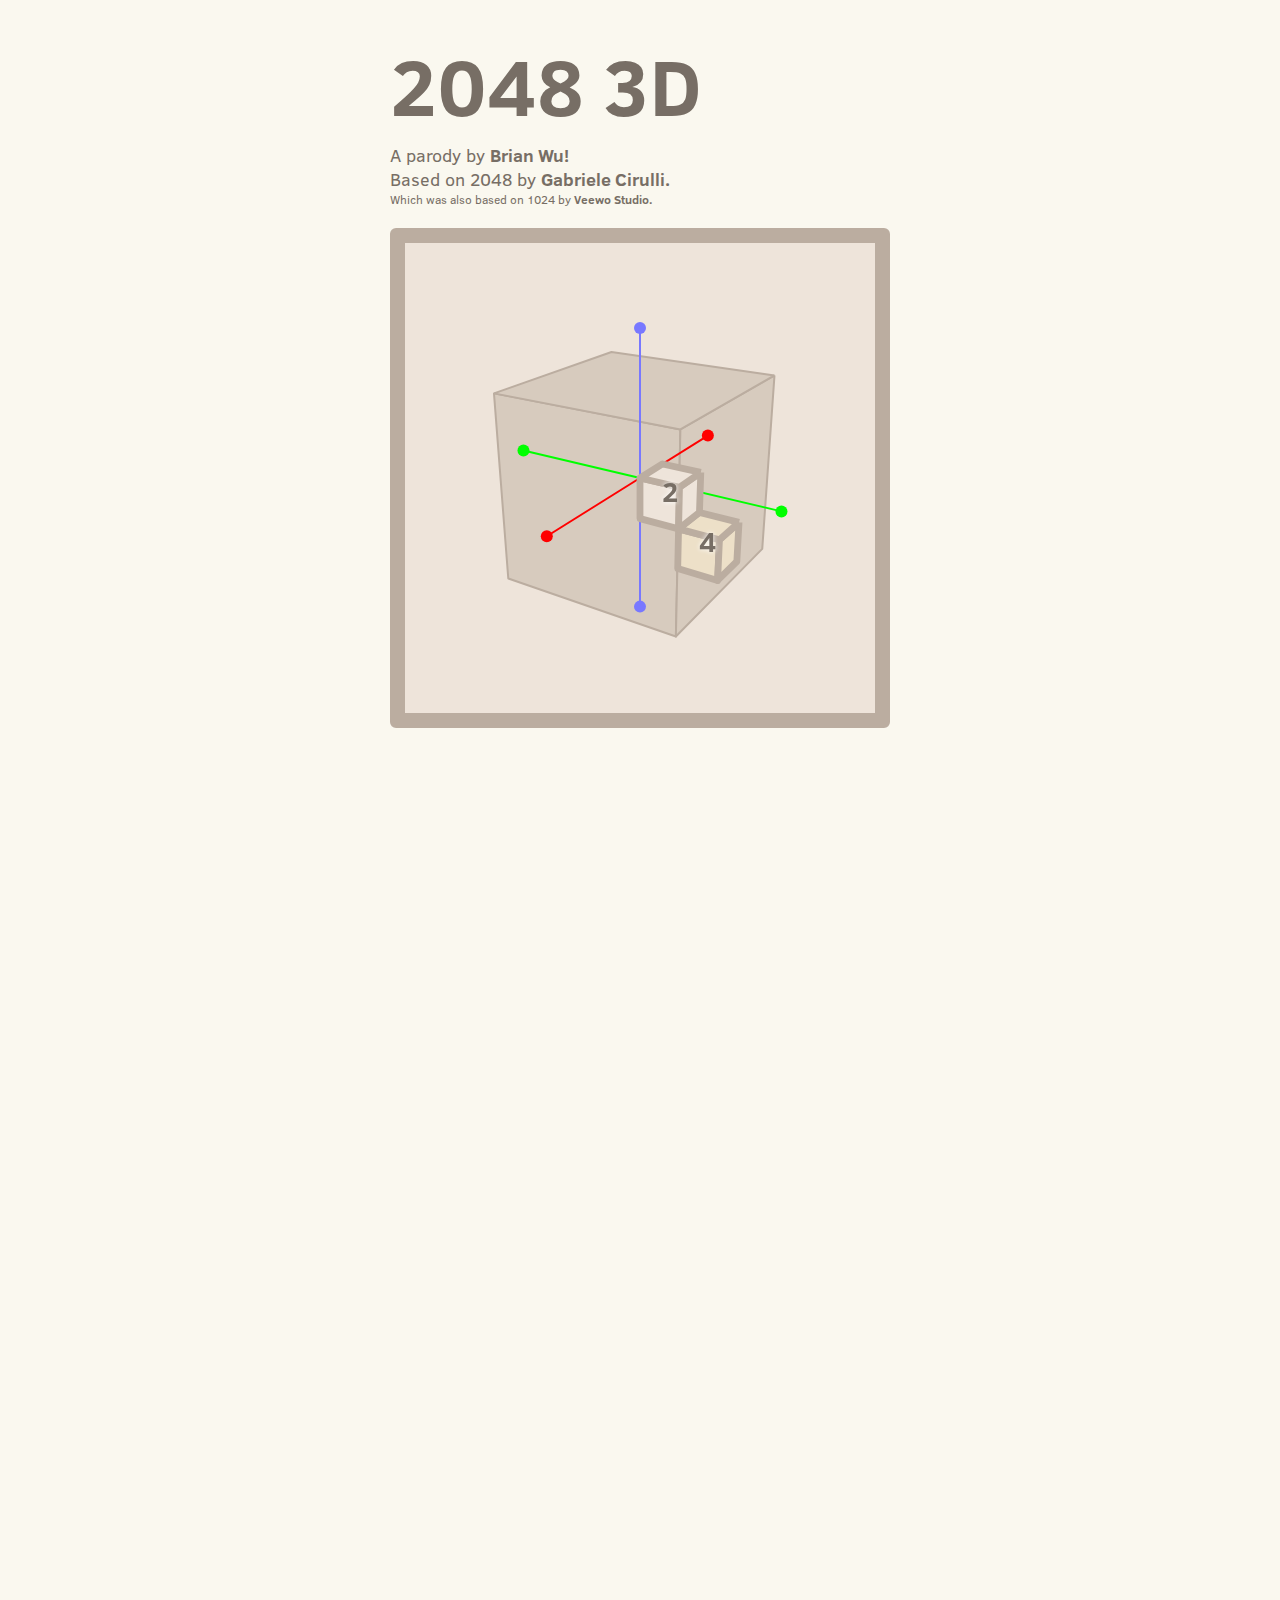
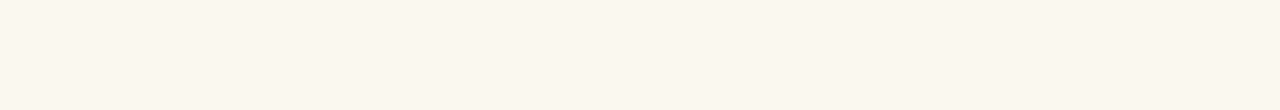
==== 3d2048.html @ d136ed81 "peramters and style changes" ====
<!DOCTYPE html>
<html style = "background-color:#faf8ef;">
<head>
	<title>3d 2048</title>
	<!-- <link rel="preload" href="fonts/ClearSans-Regular.woff" as="font" type="font/woff">
	<link rel="preload" href="fonts/ClearSans-Bold.woff" as="font" type="font/woff"> -->
	<link href="fonts/clear-sans.css" rel="stylesheet" as="style" onload="this.onload=null;this.rel='stylesheet'">
	<noscript><link href="fonts/clear-sans.css?ff=1&wps=true" rel=stylesheet></noscript>

</head>
<style>
html {
	margin:0;
	height: 190%;
	background: #eee4da59;
	font-family: "Clear Sans", "Helvetica Neue", Arial, sans-serif;
}
body {
	margin: 0px;
	margin-bottom: 80px;
	padding-bottom: 100px;
	height: auto;
}
.mainColumn{
	box-sizing: border-box;
	border:0px solid #FF0000;
	border-radius:6px;
	margin:0px auto;
	margin-top: 30px;
	padding: 0px;
	position:relative;
	width: 80%;
	max-width: 500px;
	height: 100%;
	/* background: #bbada0; */
}
.inColumn{
	display: block;
	box-sizing: border-box;
	border:0px solid #bbada0;
	margin: 0px;
	position:relative;
	width: 100%;
	max-width: 500px;
	height:112.8px;
}
h1.title{
	margin:0px;
	color: #776e65;
	font-weight: bold;
	font-size: 80px;
	/* float: left; */
}
canvas {
	box-sizing: border-box;
	border:15px solid #bbada0;
	border-radius:6px;
	margin: 0px;
	margin-top: 40px;
	position:relative;
	width: 100%;
	max-width: 500px;
	background: #eee4da;
	/* background: rgb(205,193,180);  */
}
p {
	color: #776e65;
	font-size: 18px;
	margin: 0;
}

</style>
	<body>
		<div class="mainColumn">
			<div class="inColumn">
				<h1 class = "title">2048 3D</h1>
			</div>
			<div class="inColumn" style="height:44.8px;">
				<p>A parody by <strong>Brian Wu!</strong></p>
				<p>Based on 2048 by <strong>Gabriele Cirulli.</strong></p>
				<p style = "font-size:12px">Which was also based on 1024 by <strong>Veewo Studio.</strong></p>
				<!-- <p style = "font-size:6px">Which was also based on <strong>Ur Mom.</strong></p>
				<p style = "font-size:3px">Words words words words <strong>haha</strong></p> -->
			</div>
			<div>

			</div>
			<canvas id="3d"></canvas>
			<div>

			</div>
			<div>

			</div>
		</div>
		<script type="text/javascript" src="slider.js"></script>
		<script type="text/javascript" src="cubegrid.js"></script>
		<script type="text/javascript" src="campoint3d.js"></script>
		<script type="text/javascript" src="canvasevents.js"></script>
		<script type="text/javascript" src="main.js"></script>
	</body>
</html>
---- fonts/clear-sans.css ----
@font-face {
  font-family: "Clear Sans";
  src: url("ClearSans-Light.eot");
  src: url("ClearSans-Light.eot?#iefix") format("embedded-opentype"),
    url("ClearSans-Light.svg#clear_sans_lightregular") format("svg"),
    url("ClearSans-Light.woff") format("woff");
  font-weight: 200;
  font-style: normal;
  font-display: swap;
}

@font-face {
  font-family: "Clear Sans";
  src: url("ClearSans-Regular.eot");
  src: url("ClearSans-Regular.eot?#iefix") format("embedded-opentype"),
    url("ClearSans-Regular.svg#clear_sansregular") format("svg"),
    url("ClearSans-Regular.woff") format("woff");
  font-weight: normal;
  font-style: normal;
  font-display: swap;
}

@font-face {
  font-family: "Clear Sans";
  src: url("ClearSans-Bold.eot");
  src: url("ClearSans-Bold.eot?#iefix") format("embedded-opentype"),
    url("ClearSans-Bold.svg#clear_sansbold") format("svg"),
    url("ClearSans-Bold.woff") format("woff");
  font-weight: 700;
  font-style: normal;
  font-display: swap;
}
---- fonts/clear-sans.css ----
@font-face {
  font-family: "Clear Sans";
  src: url("ClearSans-Light.eot");
  src: url("ClearSans-Light.eot?#iefix") format("embedded-opentype"),
    url("ClearSans-Light.svg#clear_sans_lightregular") format("svg"),
    url("ClearSans-Light.woff") format("woff");
  font-weight: 200;
  font-style: normal;
  font-display: swap;
}

@font-face {
  font-family: "Clear Sans";
  src: url("ClearSans-Regular.eot");
  src: url("ClearSans-Regular.eot?#iefix") format("embedded-opentype"),
    url("ClearSans-Regular.svg#clear_sansregular") format("svg"),
    url("ClearSans-Regular.woff") format("woff");
  font-weight: normal;
  font-style: normal;
  font-display: swap;
}

@font-face {
  font-family: "Clear Sans";
  src: url("ClearSans-Bold.eot");
  src: url("ClearSans-Bold.eot?#iefix") format("embedded-opentype"),
    url("ClearSans-Bold.svg#clear_sansbold") format("svg"),
    url("ClearSans-Bold.woff") format("woff");
  font-weight: 700;
  font-style: normal;
  font-display: swap;
}
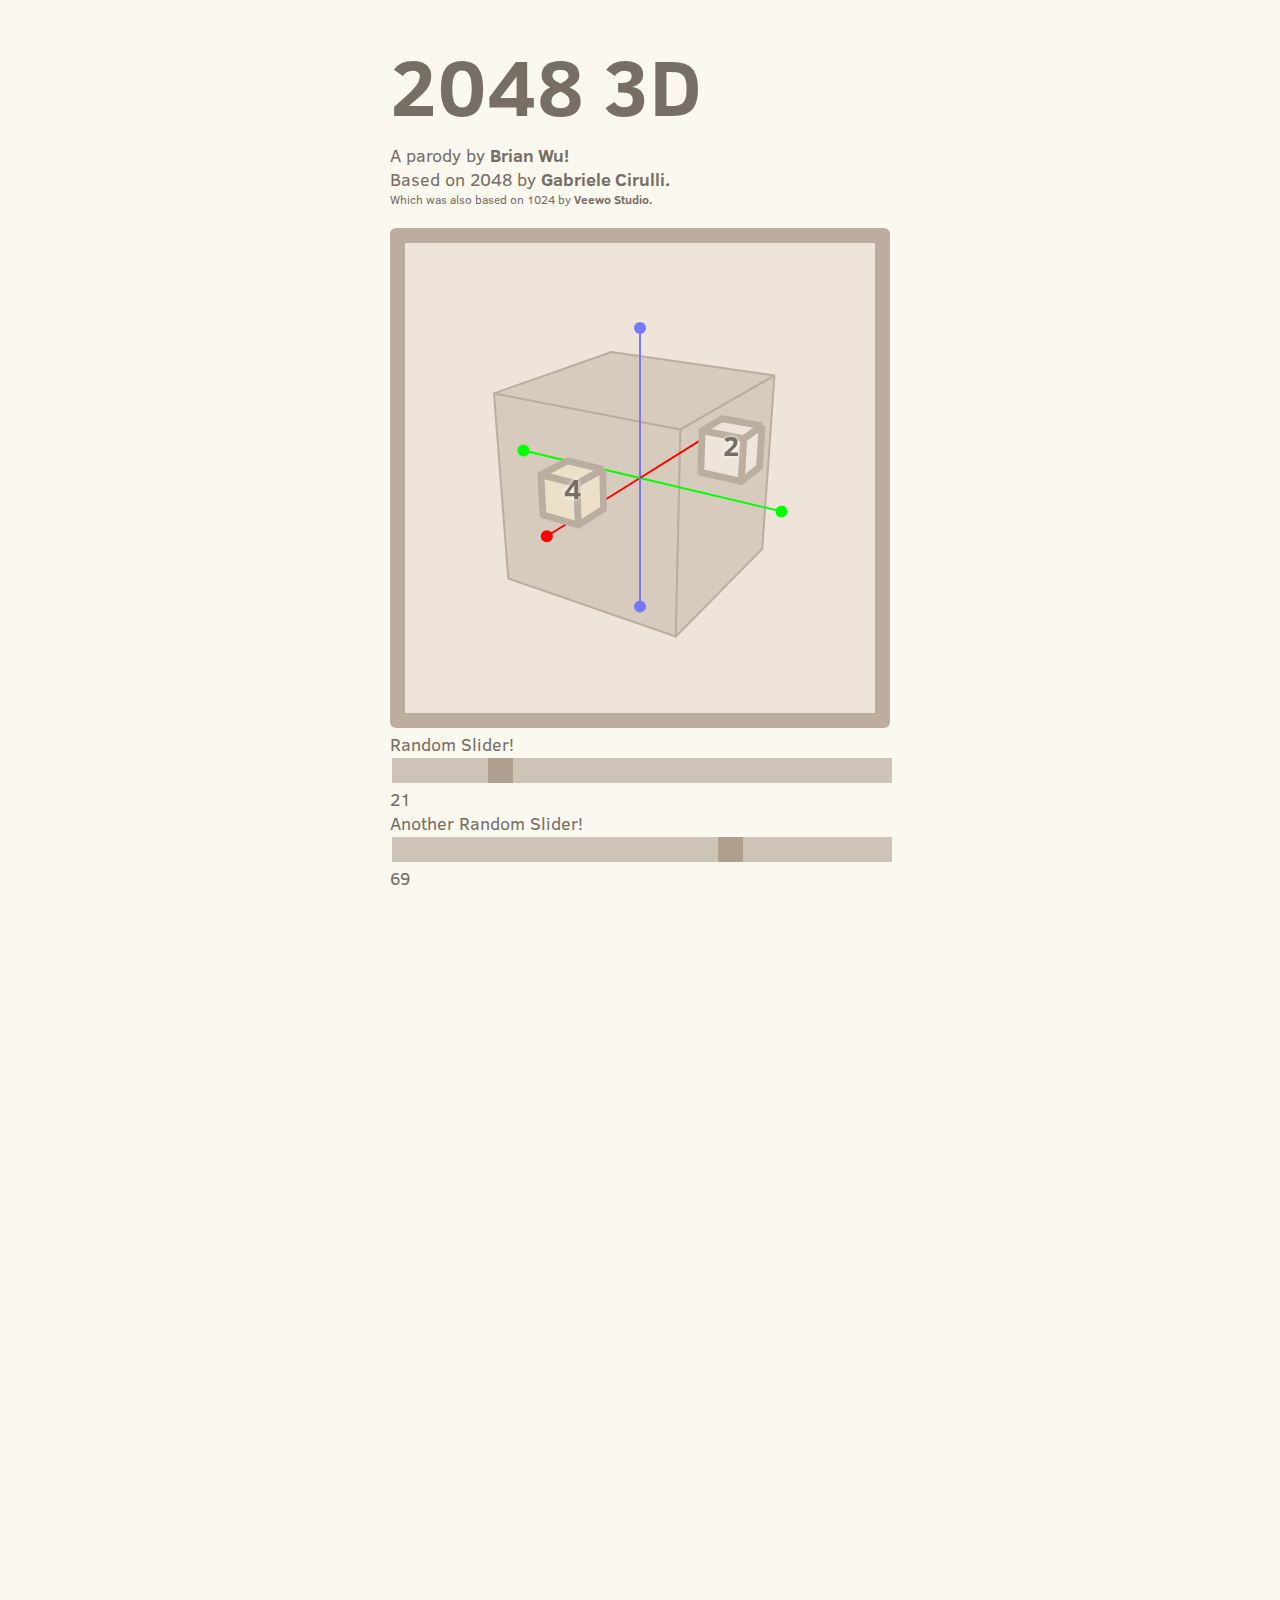
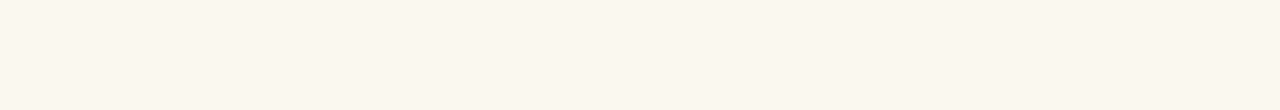
==== commit 7826445e: "new sliders" ====
--- a/3d2048.html
+++ b/3d2048.html
@@ -68,7 +68,44 @@
 	font-size: 18px;
 	margin: 0;
 }
+.slidecontainer {
+  width: 100%; /* Width of the outside container */
+}
 
+/* The slider itself */
+.slider {
+  -webkit-appearance: none;  /* Override default CSS styles */
+  appearance: none;
+  width: 100%; /* Full-width */
+  height: 25px; /* Specified height */
+  background: rgb(187,173,160); /* Grey background */
+  outline: none; /* Remove outline */
+  opacity: 0.7; /* Set transparency (for mouse-over effects on hover) */
+  -webkit-transition: .2s; /* 0.2 seconds transition on hover */
+  transition: opacity .2s;
+}
+
+/* Mouse-over effects */
+.slider:hover {
+  opacity: 1; /* Fully shown on mouse-over */
+}
+
+/* The slider handle (use -webkit- (Chrome, Opera, Safari, Edge) and -moz- (Firefox) to override default look) */
+.slider::-webkit-slider-thumb {
+  -webkit-appearance: none; /* Override default look */
+  appearance: none;
+  width: 25px; /* Set a specific slider handle width */
+  height: 25px; /* Slider handle height */
+  background: rgb(143,122,102); /* Green background */
+  cursor: pointer; /* Cursor on hover */
+}
+
+.slider::-moz-range-thumb {
+  width: 25px; /* Set a specific slider handle width */
+  height: 25px; /* Slider handle height */
+  background: rgb(143,122,102); /* Green background */
+  cursor: pointer; /* Cursor on hover */
+}
 </style>
 	<body>
 		<div class="mainColumn">
@@ -82,18 +119,23 @@
 				<!-- <p style = "font-size:6px">Which was also based on <strong>Ur Mom.</strong></p>
 				<p style = "font-size:3px">Words words words words <strong>haha</strong></p> -->
 			</div>
-			<div>
-
-			</div>
 			<canvas id="3d"></canvas>
-			<div>
-
+			<div class = "inColumn">
+				<div class="slidecontainer">
+					<p>Random Slider!</p>
+				  <input type="range" min="1" max="100" value="21" class="slider" id="slider1">
+					<p id="output1"></p>
+				</div>
+				<div class="slidecontainer">
+					<p>Another Random Slider!</p>
+					<input type="range" min="1" max="100" value="69" class="slider" id="slider2">
+					<p id="output2"></p>
+				</div>
 			</div>
 			<div>
 
 			</div>
 		</div>
-		<script type="text/javascript" src="slider.js"></script>
 		<script type="text/javascript" src="cubegrid.js"></script>
 		<script type="text/javascript" src="campoint3d.js"></script>
 		<script type="text/javascript" src="canvasevents.js"></script>
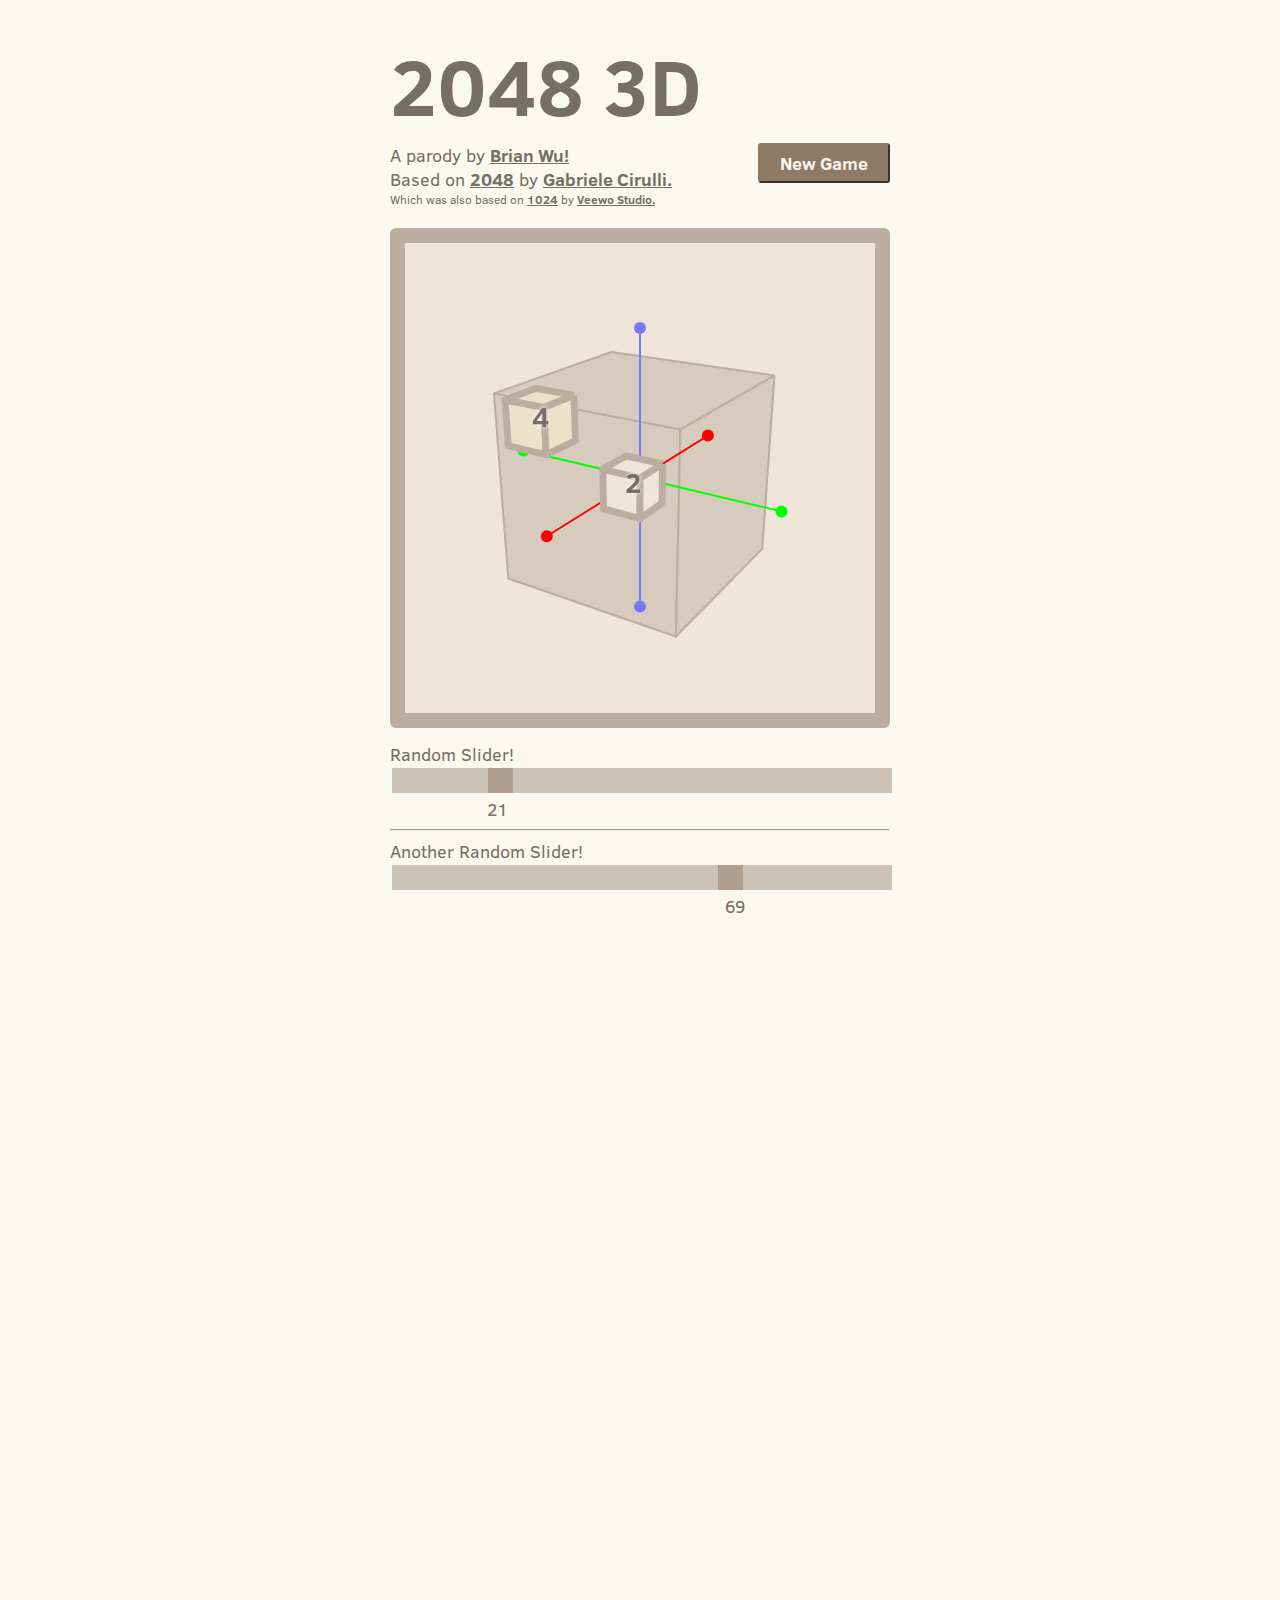
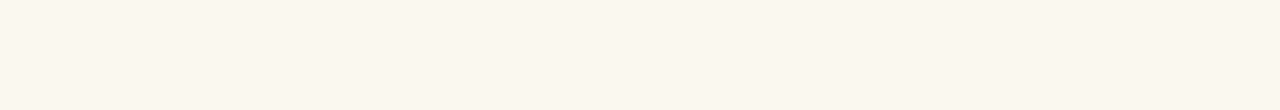
==== commit 83376690: "new game button, growing canvas size, slider improvements" ====
--- a/3d2048.html
+++ b/3d2048.html
@@ -22,24 +22,18 @@
 	height: auto;
 }
 .mainColumn{
-	box-sizing: border-box;
 	border:0px solid #FF0000;
-	border-radius:6px;
 	margin:0px auto;
 	margin-top: 30px;
 	padding: 0px;
-	position:relative;
 	width: 80%;
 	max-width: 500px;
 	height: 100%;
-	/* background: #bbada0; */
 }
 .inColumn{
 	display: block;
-	box-sizing: border-box;
 	border:0px solid #bbada0;
 	margin: 0px;
-	position:relative;
 	width: 100%;
 	max-width: 500px;
 	height:112.8px;
@@ -52,22 +46,21 @@
 	/* float: left; */
 }
 canvas {
-	box-sizing: border-box;
 	border:15px solid #bbada0;
 	border-radius:6px;
-	margin: 0px;
-	margin-top: 40px;
+	margin: 40px auto 10px;
+	/* width: 80%; */
+	background: #eee4da;
+
 	position:relative;
-	width: 100%;
-	max-width: 500px;
-	background: #eee4da;
-	/* background: rgb(205,193,180);  */
 }
+
 p {
 	color: #776e65;
 	font-size: 18px;
 	margin: 0;
 }
+
 .slidecontainer {
   width: 100%; /* Width of the outside container */
 }
@@ -106,6 +99,38 @@
   background: rgb(143,122,102); /* Green background */
   cursor: pointer; /* Cursor on hover */
 }
+
+p.sliderIndicator{
+	text-align: right;
+}
+
+a{
+	color:inherit;
+	font-weight: bold;
+}
+
+hr{
+	color: rgb(187,173,160);
+}
+button{
+	background-color: rgb(143,122,102);
+	border-radius: 3px;
+	padding: 0 20px;
+	height: 40px;
+	/* line-height: 42px; */
+	cursor: pointer;
+	border-color: rgb(143,122,102);
+	font:inherit;
+	font-size: 18px;
+	color:#f9f6f2;
+	font-weight: bold;
+	box-shadow: none;
+	position:relative;
+}
+button:hover {
+  background-color: rgb(123,102,82);
+  color: white;
+}
 </style>
 	<body>
 		<div class="mainColumn">
@@ -113,23 +138,35 @@
 				<h1 class = "title">2048 3D</h1>
 			</div>
 			<div class="inColumn" style="height:44.8px;">
-				<p>A parody by <strong>Brian Wu!</strong></p>
-				<p>Based on 2048 by <strong>Gabriele Cirulli.</strong></p>
-				<p style = "font-size:12px">Which was also based on 1024 by <strong>Veewo Studio.</strong></p>
+				<button id="newGameButt" type="button" style="float:right;" onclick="newGame()">New Game</button>
+				<p>A parody by
+					<a href="https://github.com/wubran" target="blank">Brian Wu!</a>
+				</p>
+				<p>Based on
+					<a href="https://play2048.co/" target="blank">2048</a> by
+					<a href="https://github.com/gabrielecirulli" target="blank">Gabriele Cirulli.</a>
+				</p>
+				<p style = "font-size:12px">Which was also based on
+					<a href="https://apps.apple.com/us/app/1024/id823499224" target="blank">1024</a> by
+					<a href="https://www.veewo.com/" target="blank">Veewo Studio.</a>
+				</p>
 				<!-- <p style = "font-size:6px">Which was also based on <strong>Ur Mom.</strong></p>
 				<p style = "font-size:3px">Words words words words <strong>haha</strong></p> -->
 			</div>
-			<canvas id="3d"></canvas>
+
+			<canvas id="3d" ></canvas>
+
 			<div class = "inColumn">
 				<div class="slidecontainer">
 					<p>Random Slider!</p>
 				  <input type="range" min="1" max="100" value="21" class="slider" id="slider1">
-					<p id="output1"></p>
+					<p class = sliderIndicator id="output1"></p>
 				</div>
+				<hr>
 				<div class="slidecontainer">
 					<p>Another Random Slider!</p>
 					<input type="range" min="1" max="100" value="69" class="slider" id="slider2">
-					<p id="output2"></p>
+					<p class = sliderIndicator id="output2"></p>
 				</div>
 			</div>
 			<div>
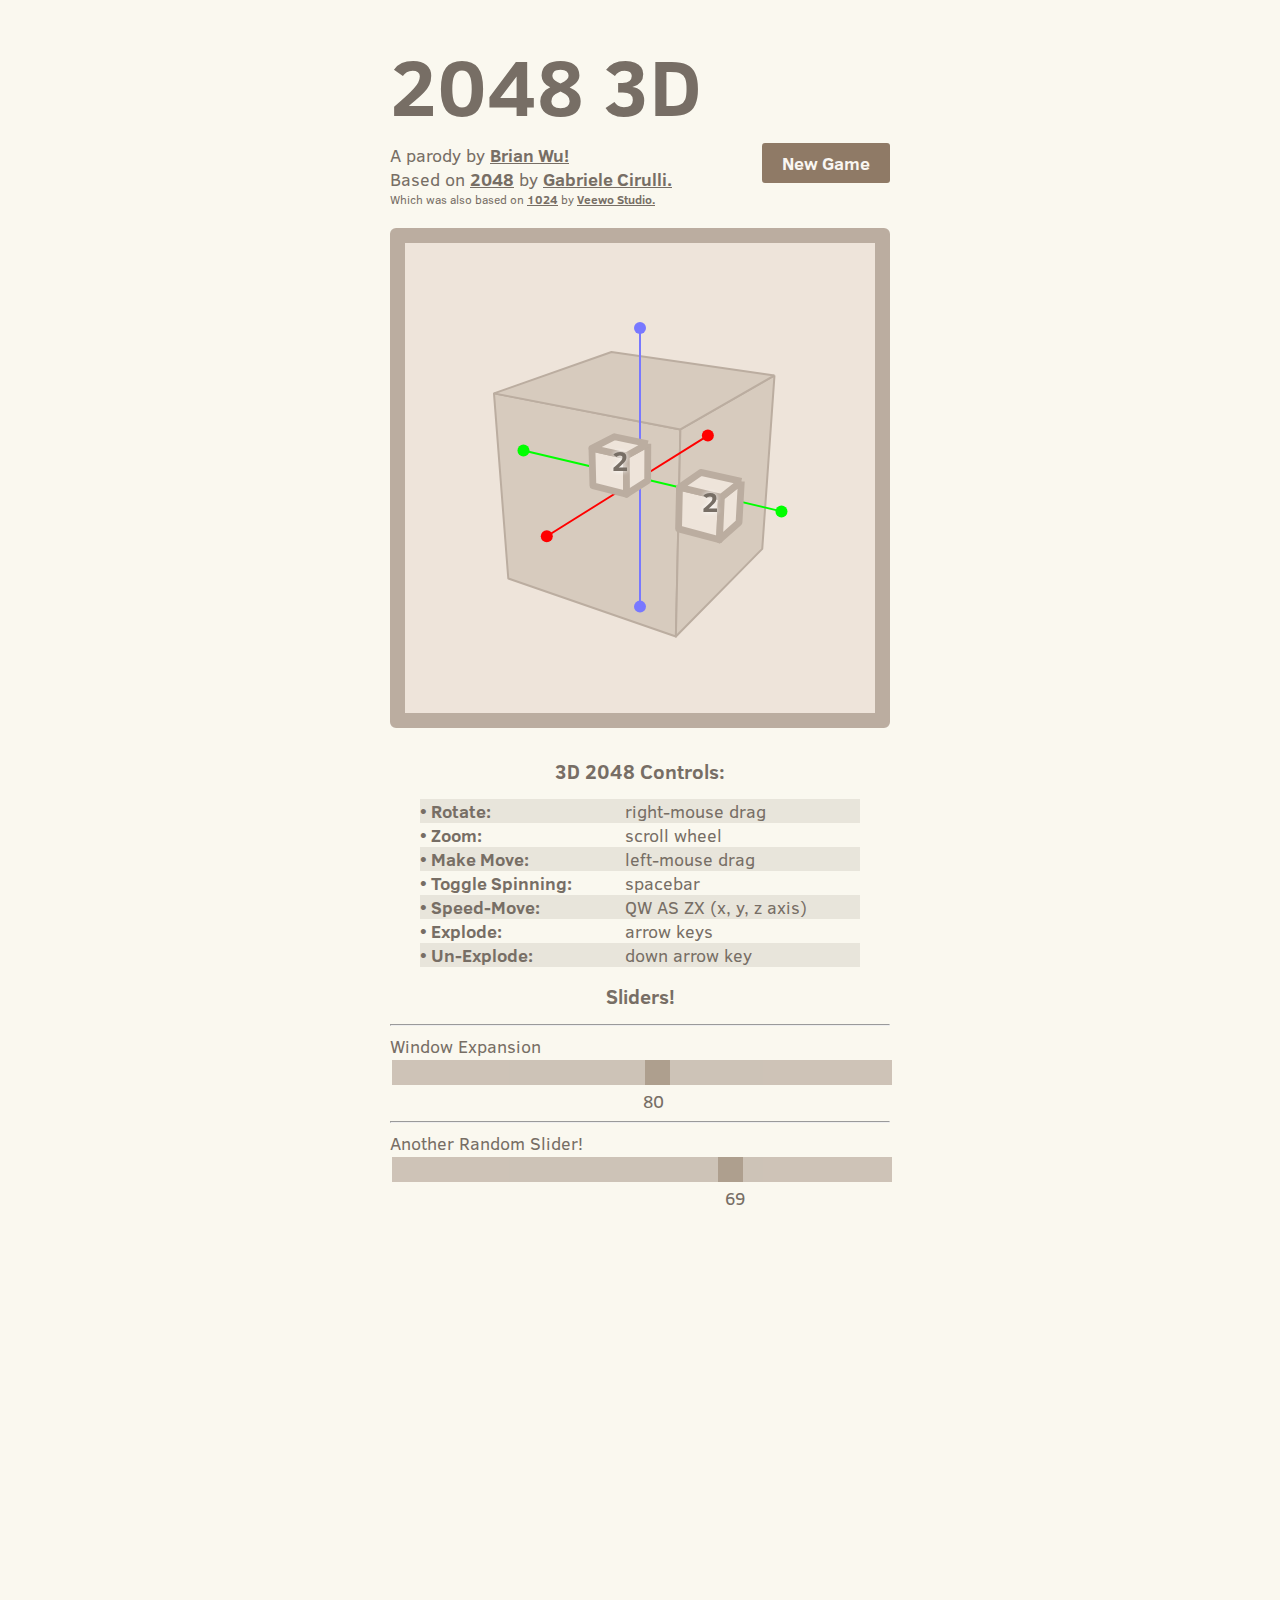
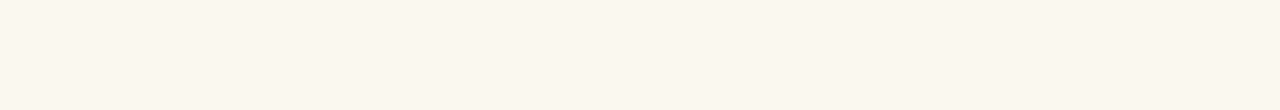
==== commit 1402966c: "control instructions, finally" ====
--- a/3d2048.html
+++ b/3d2048.html
@@ -115,9 +115,10 @@
 button{
 	background-color: rgb(143,122,102);
 	border-radius: 3px;
+	border-style:solid;
+	border-width: 0px;
 	padding: 0 20px;
 	height: 40px;
-	/* line-height: 42px; */
 	cursor: pointer;
 	border-color: rgb(143,122,102);
 	font:inherit;
@@ -126,10 +127,33 @@
 	font-weight: bold;
 	box-shadow: none;
 	position:relative;
+	margin:0px;
 }
 button:hover {
   background-color: rgb(123,102,82);
   color: white;
+}
+.tabL {
+	margin-left: 30px;
+}
+.tabR {
+	margin-right: 30px;
+}
+.darker{
+	background-color: rgb(232,229,219);
+}
+.container{
+	display:flex;
+	width:100%;
+}
+.typicalFlex{
+	flex-grow: 1;
+}
+.subtitle{
+	margin: 15px auto;
+	font-size: 20px;
+	text-align: center;
+	font-weight: bold;
 }
 </style>
 	<body>
@@ -157,9 +181,34 @@
 			<canvas id="3d" ></canvas>
 
 			<div class = "inColumn">
+				<p class="subtitle">3D 2048 Controls:</p>
+				<div class="container">
+					<div class = "typicalFlex">
+						<p class="tabL darker"><strong>• Rotate: </strong></p>
+						<p class="tabL"><strong>• Zoom: </strong></p>
+						<p class="tabL darker"><strong>• Make Move: </strong></p>
+						<p class="tabL"><strong>• Toggle Spinning: </strong></p>
+						<p class="tabL darker"><strong>• Speed-Move: </strong></p>
+						<p class="tabL"><strong>• Explode: </strong></p>
+						<p class="tabL darker"><strong>• Un-Explode: </strong></p>
+
+					</div>
+					<div class = "typicalFlex">
+						<p class="tabR darker">right-mouse drag</p>
+						<p class="tabR">scroll wheel</p>
+						<p class="tabR darker">left-mouse drag</p>
+						<p class="tabR">spacebar</p>
+						<p class="tabR darker">QW AS ZX (x, y, z axis)</p>
+						<p class="tabR">arrow keys</p>
+						<p class="tabR darker">down arrow key</p>
+
+					</div>
+				</div>
+				<p class="subtitle">Sliders!</p>
+				<hr>
 				<div class="slidecontainer">
-					<p>Random Slider!</p>
-				  <input type="range" min="1" max="100" value="21" class="slider" id="slider1">
+					<p>Window Expansion</p>
+				  <input type="range" min="0" max="150" value="80" class="slider" id="slider1">
 					<p class = sliderIndicator id="output1"></p>
 				</div>
 				<hr>
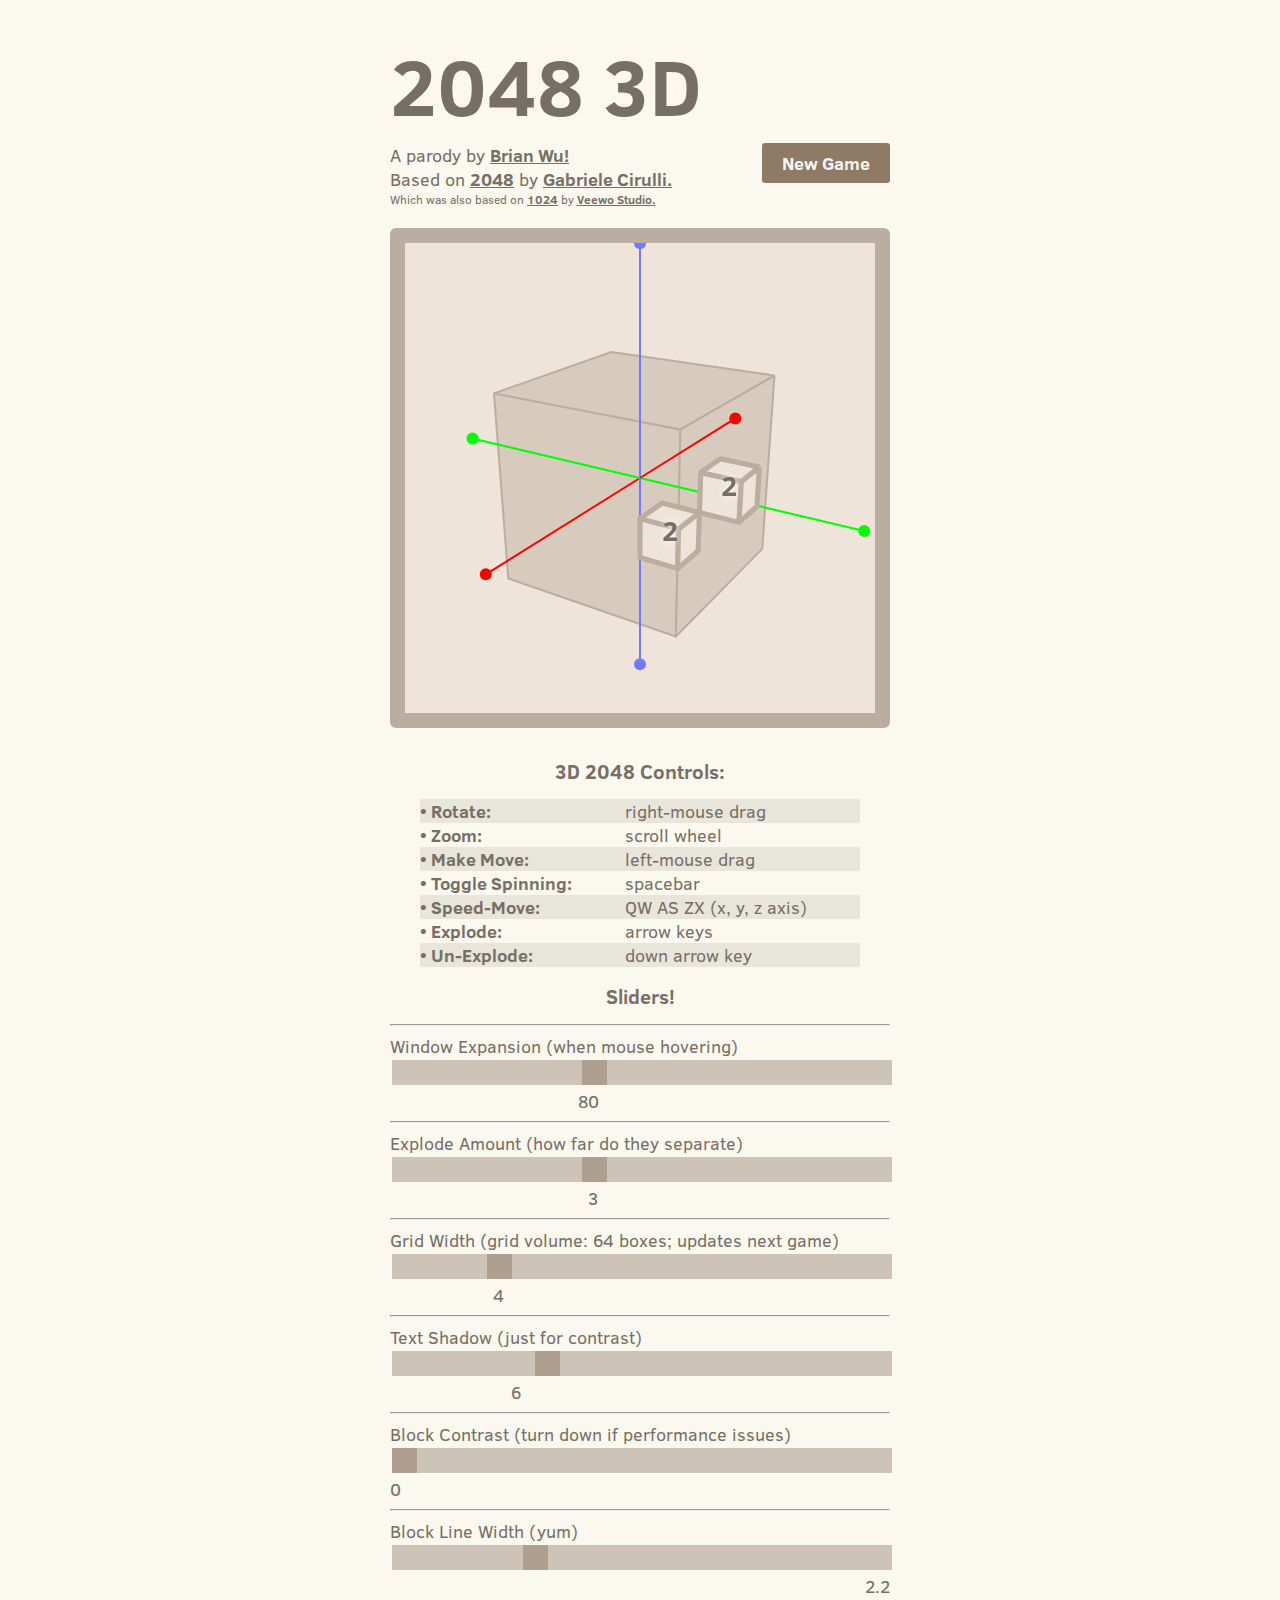
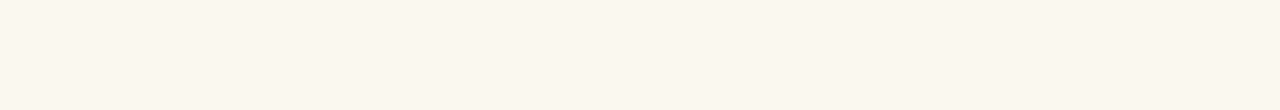
==== commit df3510e0: "yeah so uhh" ====
--- a/3d2048.html
+++ b/3d2048.html
@@ -207,15 +207,39 @@
 				<p class="subtitle">Sliders!</p>
 				<hr>
 				<div class="slidecontainer">
-					<p>Window Expansion</p>
-				  <input type="range" min="0" max="150" value="80" class="slider" id="slider1">
+					<p>Window Expansion (when mouse hovering)</p>
+				  <input type="range" min="0" max="200" value="80" class="slider" id="slider1">
 					<p class = sliderIndicator id="output1"></p>
 				</div>
 				<hr>
 				<div class="slidecontainer">
-					<p>Another Random Slider!</p>
-					<input type="range" min="1" max="100" value="69" class="slider" id="slider2">
+					<p>Explode Amount (how far do they separate)</p>
+					<input type="range" min="1" max="6" value="3" step = "0.1" class="slider" id="slider2">
 					<p class = sliderIndicator id="output2"></p>
+				</div>
+				<hr>
+				<div class="slidecontainer">
+					<p id="gridth message">Grid Width (grid volume: 16 boxes; updates next game)</p>
+					<input type="range" min="1" max="16" value="4" class="slider" id="slider3">
+					<p class = sliderIndicator id="output3"></p>
+				</div>
+				<hr>
+				<div class="slidecontainer">
+					<p>Text Shadow (just for contrast)</p>
+					<input type="range" min="0" max="20" value="6" class="slider" id="slider4">
+					<p class = sliderIndicator id="output4"></p>
+				</div>
+				<hr>
+				<div class="slidecontainer">
+					<p>Block Contrast (turn down if performance issues)</p>
+					<input type="range" min="0" max="20" value="0" class="slider" id="slider5">
+					<p class = sliderIndicator id="output5"></p>
+				</div>
+				<hr>
+				<div class="slidecontainer">
+					<p>Block Line Width (yum)</p>
+					<input type="range" min="0" max="8" value="2.2" step = "0.1" class="slider" id="slider6">
+					<p class = sliderIndicator id="output6"></p>
 				</div>
 			</div>
 			<div>
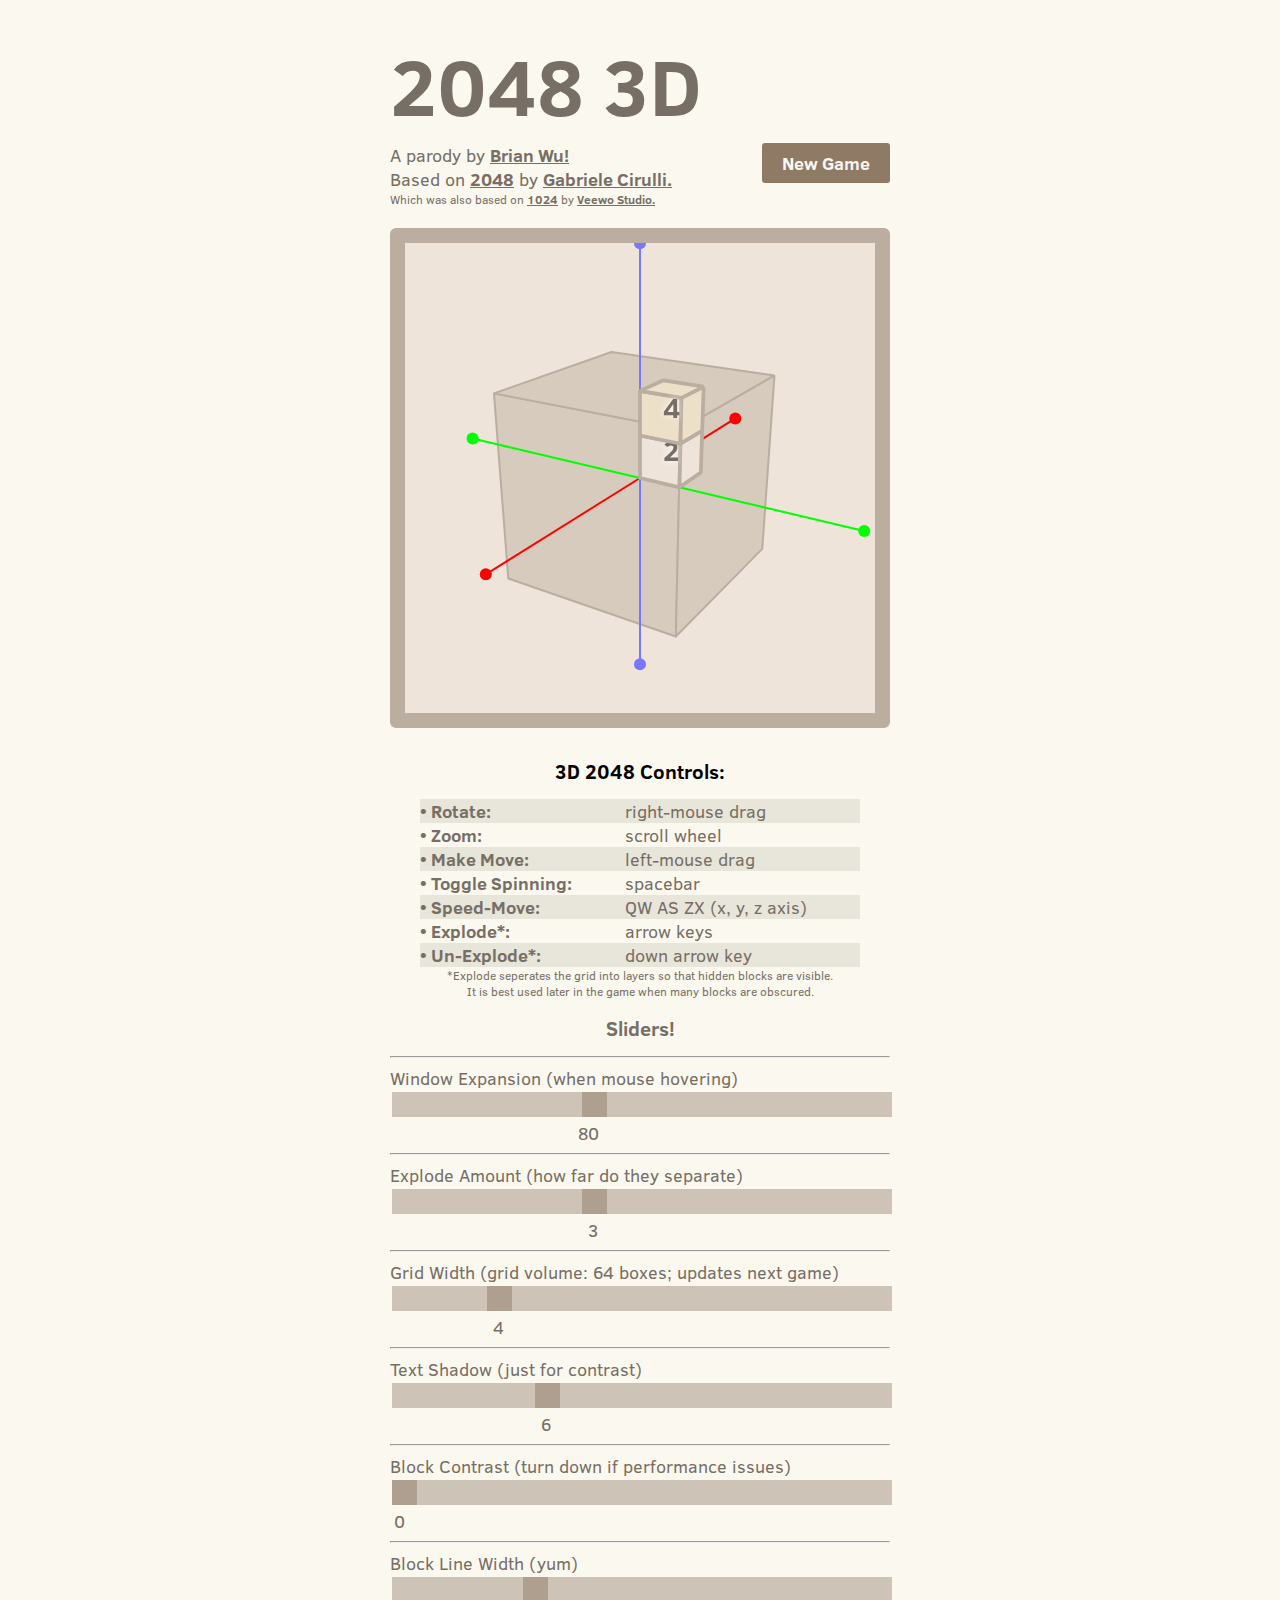
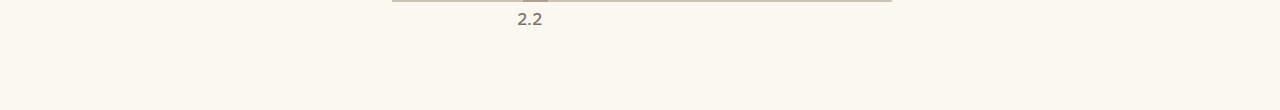
==== commit 9402fff2: "css folder rename, seperate file for styles" ====
--- a/3d2048.html
+++ b/3d2048.html
@@ -2,160 +2,15 @@
 <html style = "background-color:#faf8ef;">
 <head>
 	<title>3d 2048</title>
+
 	<!-- <link rel="preload" href="fonts/ClearSans-Regular.woff" as="font" type="font/woff">
 	<link rel="preload" href="fonts/ClearSans-Bold.woff" as="font" type="font/woff"> -->
-	<link href="fonts/clear-sans.css" rel="stylesheet" as="style" onload="this.onload=null;this.rel='stylesheet'">
-	<noscript><link href="fonts/clear-sans.css?ff=1&wps=true" rel=stylesheet></noscript>
+	<!-- <link href="css/clear-sans.css" rel="stylesheet" as="style" onload="this.onload=null;this.rel='stylesheet'">
+	<noscript><link href="css/clear-sans.css?ff=1&wps=true" rel=stylesheet></noscript> -->
 
+	<link rel="stylesheet" href="css/clear-sans.css">
+	<link rel="stylesheet" href="css/styles.css">
 </head>
-<style>
-html {
-	margin:0;
-	height: 190%;
-	background: #eee4da59;
-	font-family: "Clear Sans", "Helvetica Neue", Arial, sans-serif;
-}
-body {
-	margin: 0px;
-	margin-bottom: 80px;
-	padding-bottom: 100px;
-	height: auto;
-}
-.mainColumn{
-	border:0px solid #FF0000;
-	margin:0px auto;
-	margin-top: 30px;
-	padding: 0px;
-	width: 80%;
-	max-width: 500px;
-	height: 100%;
-}
-.inColumn{
-	display: block;
-	border:0px solid #bbada0;
-	margin: 0px;
-	width: 100%;
-	max-width: 500px;
-	height:112.8px;
-}
-h1.title{
-	margin:0px;
-	color: #776e65;
-	font-weight: bold;
-	font-size: 80px;
-	/* float: left; */
-}
-canvas {
-	border:15px solid #bbada0;
-	border-radius:6px;
-	margin: 40px auto 10px;
-	/* width: 80%; */
-	background: #eee4da;
-
-	position:relative;
-}
-
-p {
-	color: #776e65;
-	font-size: 18px;
-	margin: 0;
-}
-
-.slidecontainer {
-  width: 100%; /* Width of the outside container */
-}
-
-/* The slider itself */
-.slider {
-  -webkit-appearance: none;  /* Override default CSS styles */
-  appearance: none;
-  width: 100%; /* Full-width */
-  height: 25px; /* Specified height */
-  background: rgb(187,173,160); /* Grey background */
-  outline: none; /* Remove outline */
-  opacity: 0.7; /* Set transparency (for mouse-over effects on hover) */
-  -webkit-transition: .2s; /* 0.2 seconds transition on hover */
-  transition: opacity .2s;
-}
-
-/* Mouse-over effects */
-.slider:hover {
-  opacity: 1; /* Fully shown on mouse-over */
-}
-
-/* The slider handle (use -webkit- (Chrome, Opera, Safari, Edge) and -moz- (Firefox) to override default look) */
-.slider::-webkit-slider-thumb {
-  -webkit-appearance: none; /* Override default look */
-  appearance: none;
-  width: 25px; /* Set a specific slider handle width */
-  height: 25px; /* Slider handle height */
-  background: rgb(143,122,102); /* Green background */
-  cursor: pointer; /* Cursor on hover */
-}
-
-.slider::-moz-range-thumb {
-  width: 25px; /* Set a specific slider handle width */
-  height: 25px; /* Slider handle height */
-  background: rgb(143,122,102); /* Green background */
-  cursor: pointer; /* Cursor on hover */
-}
-
-p.sliderIndicator{
-	text-align: right;
-}
-
-a{
-	color:inherit;
-	font-weight: bold;
-}
-
-hr{
-	color: rgb(187,173,160);
-}
-button{
-	background-color: rgb(143,122,102);
-	border-radius: 3px;
-	border-style:solid;
-	border-width: 0px;
-	padding: 0 20px;
-	height: 40px;
-	cursor: pointer;
-	border-color: rgb(143,122,102);
-	font:inherit;
-	font-size: 18px;
-	color:#f9f6f2;
-	font-weight: bold;
-	box-shadow: none;
-	position:relative;
-	margin:0px;
-}
-button:hover {
-  background-color: rgb(123,102,82);
-  color: white;
-}
-.tabL {
-	margin-left: 30px;
-}
-.tabR {
-	margin-right: 30px;
-}
-.darker{
-	background-color: rgb(232,229,219);
-}
-.container{
-	display:flex;
-	width:100%;
-}
-.typicalFlex{
-	flex-grow: 1;
-}
-.subtitle{
-	margin: 15px auto;
-	font-size: 20px;
-	text-align: center;
-	font-weight: bold;
-}
-</style>
 	<body>
 		<div class="mainColumn">
 			<div class="inColumn">
@@ -181,7 +36,7 @@
 			<canvas id="3d" ></canvas>
 
 			<div class = "inColumn">
-				<p class="subtitle">3D 2048 Controls:</p>
+				<h2 class="subtitle">3D 2048 Controls:</h2>
 				<div class="container">
 					<div class = "typicalFlex">
 						<p class="tabL darker"><strong>• Rotate: </strong></p>
@@ -189,8 +44,8 @@
 						<p class="tabL darker"><strong>• Make Move: </strong></p>
 						<p class="tabL"><strong>• Toggle Spinning: </strong></p>
 						<p class="tabL darker"><strong>• Speed-Move: </strong></p>
-						<p class="tabL"><strong>• Explode: </strong></p>
-						<p class="tabL darker"><strong>• Un-Explode: </strong></p>
+						<p class="tabL"><strong>• Explode*: </strong></p>
+						<p class="tabL darker"><strong>• Un-Explode*: </strong></p>
 
 					</div>
 					<div class = "typicalFlex">
@@ -204,6 +59,8 @@
 
 					</div>
 				</div>
+				<p class="note">*Explode seperates the grid into layers so that hidden blocks are visible.</p>
+				<p class="note">It is best used later in the game when many blocks are obscured.</p>
 				<p class="subtitle">Sliders!</p>
 				<hr>
 				<div class="slidecontainer">
--- a/css/clear-sans.css
+++ b/css/clear-sans.css
@@ -0,0 +1,32 @@
+@font-face {
+  font-family: "Clear Sans";
+  src: url("ClearSans-Light.eot");
+  src: url("ClearSans-Light.eot?#iefix") format("embedded-opentype"),
+    url("ClearSans-Light.svg#clear_sans_lightregular") format("svg"),
+    url("ClearSans-Light.woff") format("woff");
+  font-weight: 200;
+  font-style: normal;
+  font-display: swap;
+}
+
+@font-face {
+  font-family: "Clear Sans";
+  src: url("ClearSans-Regular.eot");
+  src: url("ClearSans-Regular.eot?#iefix") format("embedded-opentype"),
+    url("ClearSans-Regular.svg#clear_sansregular") format("svg"),
+    url("ClearSans-Regular.woff") format("woff");
+  font-weight: normal;
+  font-style: normal;
+  font-display: swap;
+}
+
+@font-face {
+  font-family: "Clear Sans";
+  src: url("ClearSans-Bold.eot");
+  src: url("ClearSans-Bold.eot?#iefix") format("embedded-opentype"),
+    url("ClearSans-Bold.svg#clear_sansbold") format("svg"),
+    url("ClearSans-Bold.woff") format("woff");
+  font-weight: 700;
+  font-style: normal;
+  font-display: swap;
+}
--- a/css/clear-sans.css
+++ b/css/clear-sans.css
@@ -0,0 +1,32 @@
+@font-face {
+  font-family: "Clear Sans";
+  src: url("ClearSans-Light.eot");
+  src: url("ClearSans-Light.eot?#iefix") format("embedded-opentype"),
+    url("ClearSans-Light.svg#clear_sans_lightregular") format("svg"),
+    url("ClearSans-Light.woff") format("woff");
+  font-weight: 200;
+  font-style: normal;
+  font-display: swap;
+}
+
+@font-face {
+  font-family: "Clear Sans";
+  src: url("ClearSans-Regular.eot");
+  src: url("ClearSans-Regular.eot?#iefix") format("embedded-opentype"),
+    url("ClearSans-Regular.svg#clear_sansregular") format("svg"),
+    url("ClearSans-Regular.woff") format("woff");
+  font-weight: normal;
+  font-style: normal;
+  font-display: swap;
+}
+
+@font-face {
+  font-family: "Clear Sans";
+  src: url("ClearSans-Bold.eot");
+  src: url("ClearSans-Bold.eot?#iefix") format("embedded-opentype"),
+    url("ClearSans-Bold.svg#clear_sansbold") format("svg"),
+    url("ClearSans-Bold.woff") format("woff");
+  font-weight: 700;
+  font-style: normal;
+  font-display: swap;
+}
--- a/css/clear-sans.css
+++ b/css/clear-sans.css
@@ -0,0 +1,32 @@
+@font-face {
+  font-family: "Clear Sans";
+  src: url("ClearSans-Light.eot");
+  src: url("ClearSans-Light.eot?#iefix") format("embedded-opentype"),
+    url("ClearSans-Light.svg#clear_sans_lightregular") format("svg"),
+    url("ClearSans-Light.woff") format("woff");
+  font-weight: 200;
+  font-style: normal;
+  font-display: swap;
+}
+
+@font-face {
+  font-family: "Clear Sans";
+  src: url("ClearSans-Regular.eot");
+  src: url("ClearSans-Regular.eot?#iefix") format("embedded-opentype"),
+    url("ClearSans-Regular.svg#clear_sansregular") format("svg"),
+    url("ClearSans-Regular.woff") format("woff");
+  font-weight: normal;
+  font-style: normal;
+  font-display: swap;
+}
+
+@font-face {
+  font-family: "Clear Sans";
+  src: url("ClearSans-Bold.eot");
+  src: url("ClearSans-Bold.eot?#iefix") format("embedded-opentype"),
+    url("ClearSans-Bold.svg#clear_sansbold") format("svg"),
+    url("ClearSans-Bold.woff") format("woff");
+  font-weight: 700;
+  font-style: normal;
+  font-display: swap;
+}
--- a/css/styles.css
+++ b/css/styles.css
@@ -0,0 +1,151 @@
+html {
+	margin:0;
+	height: 190%;
+	background: #eee4da59;
+	font-family: "Clear Sans", "Helvetica Neue", Arial, sans-serif;
+}
+body {
+	margin: 0px;
+	margin-bottom: 80px;
+	padding-bottom: 100px;
+	height: auto;
+}
+.mainColumn{
+	border:0px solid #FF0000;
+	margin:0px auto;
+	margin-top: 30px;
+	padding: 0px;
+	width: 80%;
+	max-width: 500px;
+	height: 100%;
+}
+.inColumn{
+	display: block;
+	border:0px solid #bbada0;
+	margin: 0px;
+	width: 100%;
+	max-width: 500px;
+	height:112.8px;
+}
+h1.title{
+	margin:0px;
+	color: #776e65;
+	font-weight: bold;
+	font-size: 80px;
+	/* float: left; */
+}
+canvas {
+	border:15px solid #bbada0;
+	border-radius:6px;
+	margin: 40px auto 10px;
+	/* width: 80%; */
+	background: #eee4da;
+
+	position:relative;
+}
+
+p {
+	color: #776e65;
+	font-size: 18px;
+	margin: 0;
+}
+
+.slidecontainer {
+  width: 100%; /* Width of the outside container */
+}
+
+/* The slider itself */
+.slider {
+  -webkit-appearance: none;  /* Override default CSS styles */
+  appearance: none;
+  width: 100%; /* Full-width */
+  height: 25px; /* Specified height */
+  background: rgb(187,173,160); /* Grey background */
+  outline: none; /* Remove outline */
+  opacity: 0.7; /* Set transparency (for mouse-over effects on hover) */
+  -webkit-transition: .2s; /* 0.2 seconds transition on hover */
+  transition: opacity .2s;
+}
+
+/* Mouse-over effects */
+.slider:hover {
+  opacity: 1; /* Fully shown on mouse-over */
+}
+
+/* The slider handle (use -webkit- (Chrome, Opera, Safari, Edge) and -moz- (Firefox) to override default look) */
+.slider::-webkit-slider-thumb {
+  -webkit-appearance: none; /* Override default look */
+  appearance: none;
+  width: 25px; /* Set a specific slider handle width */
+  height: 25px; /* Slider handle height */
+  background: rgb(143,122,102); /* Green background */
+  cursor: pointer; /* Cursor on hover */
+}
+
+.slider::-moz-range-thumb {
+  width: 25px; /* Set a specific slider handle width */
+  height: 25px; /* Slider handle height */
+  background: rgb(143,122,102); /* Green background */
+  cursor: pointer; /* Cursor on hover */
+}
+
+p.sliderIndicator{
+	text-align: right;
+}
+
+a{
+	color:inherit;
+	font-weight: bold;
+}
+
+hr{
+	color: rgb(187,173,160);
+}
+button{
+	background-color: rgb(143,122,102);
+	border-radius: 3px;
+	border-style:solid;
+	border-width: 0px;
+	padding: 0 20px;
+	height: 40px;
+	cursor: pointer;
+	border-color: rgb(143,122,102);
+	font:inherit;
+	font-size: 18px;
+	color:#f9f6f2;
+	font-weight: bold;
+	box-shadow: none;
+	position:relative;
+	margin:0px;
+}
+button:hover {
+  background-color: rgb(123,102,82);
+  color: white;
+}
+.tabL {
+	margin-left: 30px;
+}
+
+.tabR {
+	margin-right: 30px;
+}
+.darker{
+	background-color: rgb(232,229,219);
+}
+.container{
+	display:flex;
+	width:100%;
+}
+.typicalFlex{
+	flex-grow: 1;
+}
+.subtitle{
+	margin: 15px auto;
+	font-size: 20px;
+	text-align: center;
+	font-weight: bold;
+}
+.note{
+	font-size: 12px;
+	text-align: center;
+}
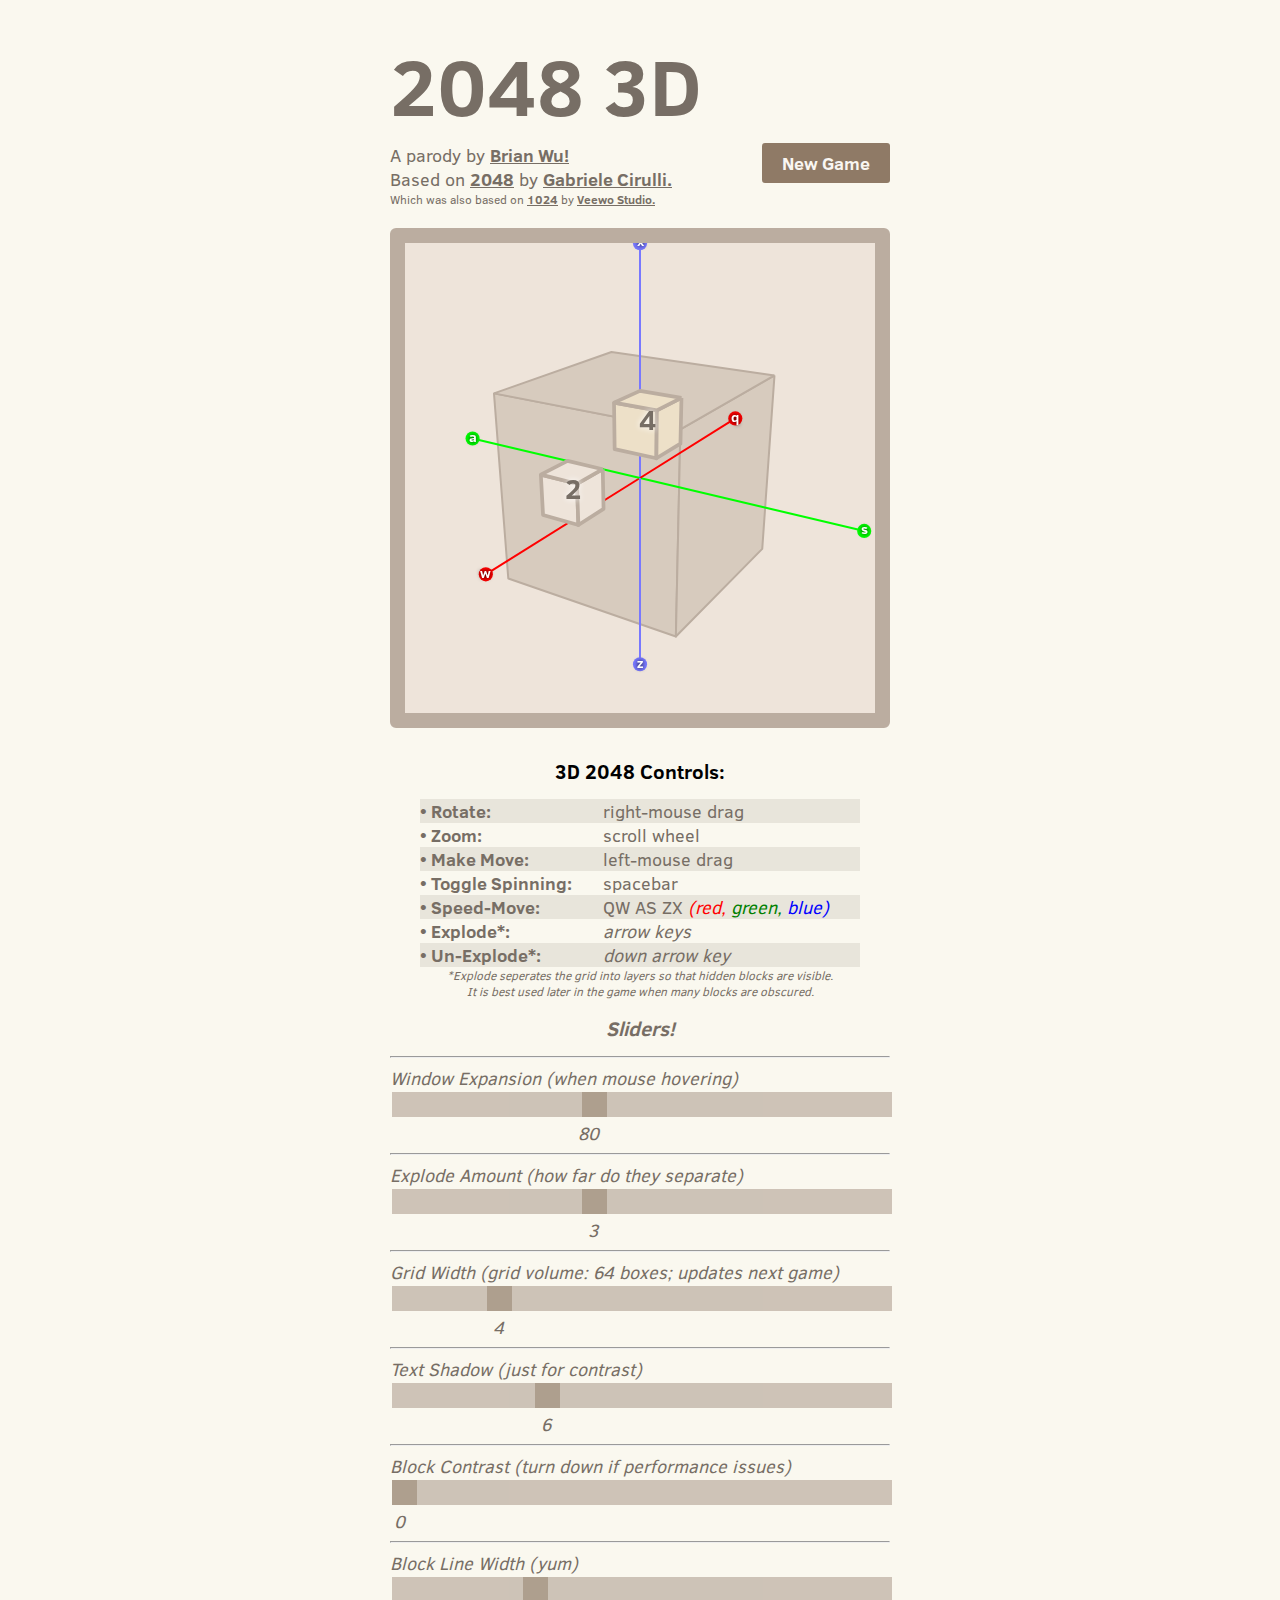
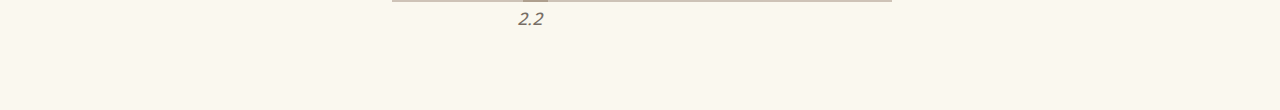
==== commit 9bd1a82c: "add axis labels, clarify controls" ====
--- a/3d2048.html
+++ b/3d2048.html
@@ -53,7 +53,11 @@
 						<p class="tabR">scroll wheel</p>
 						<p class="tabR darker">left-mouse drag</p>
 						<p class="tabR">spacebar</p>
-						<p class="tabR darker">QW AS ZX (x, y, z axis)</p>
+						<p class="tabR darker">QW AS ZX
+							<em style="color:red;">(red,<em>
+							<em style="color:green;">green,<em>
+							<em style="color:blue;">blue<em>)
+						</p>
 						<p class="tabR">arrow keys</p>
 						<p class="tabR darker">down arrow key</p>
 
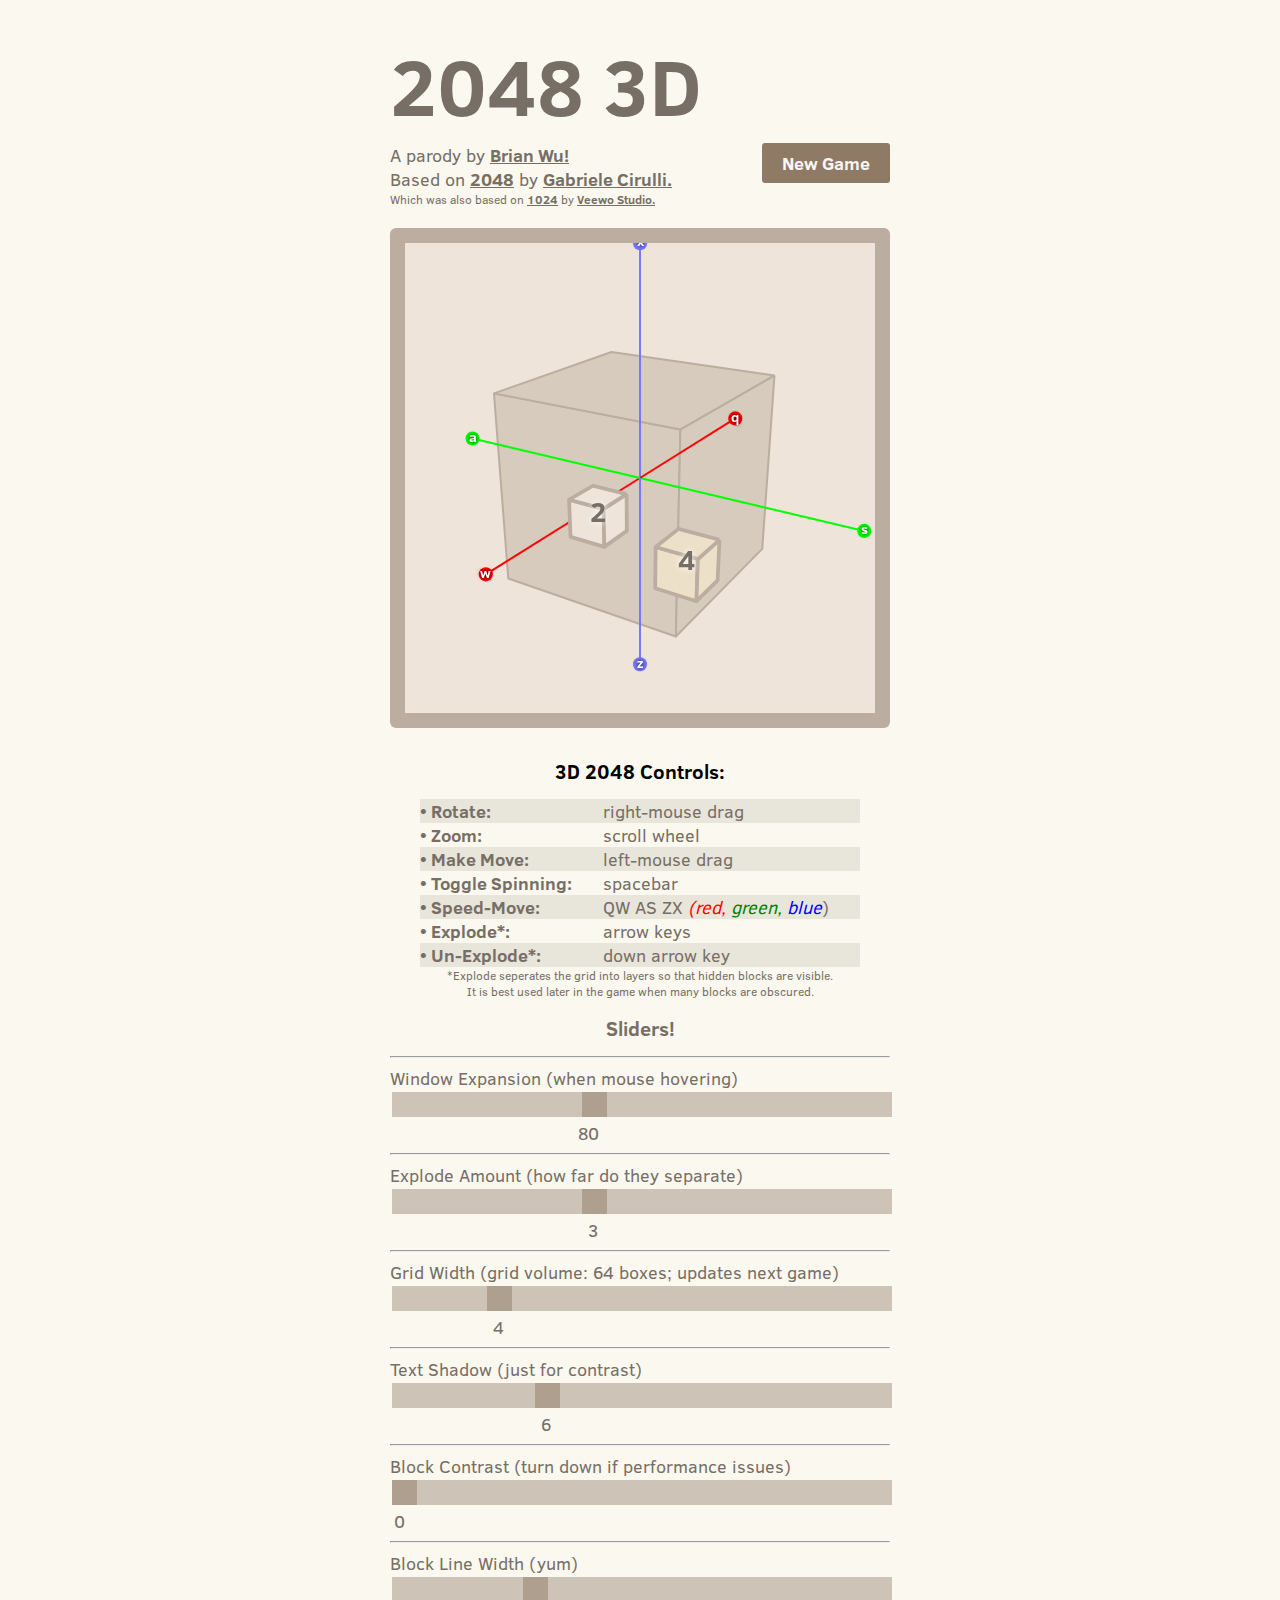
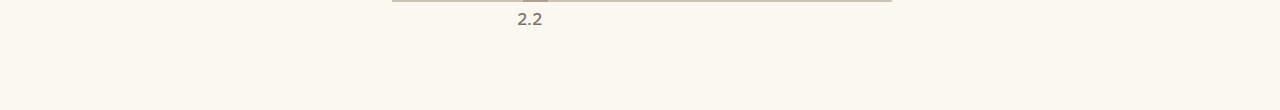
==== commit ac4d56aa: "i forgot to commit earlier. better animation" ====
--- a/3d2048.html
+++ b/3d2048.html
@@ -54,9 +54,9 @@
 						<p class="tabR darker">left-mouse drag</p>
 						<p class="tabR">spacebar</p>
 						<p class="tabR darker">QW AS ZX
-							<em style="color:red;">(red,<em>
-							<em style="color:green;">green,<em>
-							<em style="color:blue;">blue<em>)
+							<em style="color:red;">(red,</em>
+							<em style="color:green;">green,</em>
+							<em style="color:blue;">blue</em>)
 						</p>
 						<p class="tabR">arrow keys</p>
 						<p class="tabR darker">down arrow key</p>
--- a/css/styles.css
+++ b/css/styles.css
@@ -138,6 +138,7 @@
 }
 .typicalFlex{
 	flex-grow: 1;
+	/* text-align: center; */
 }
 .subtitle{
 	margin: 15px auto;
